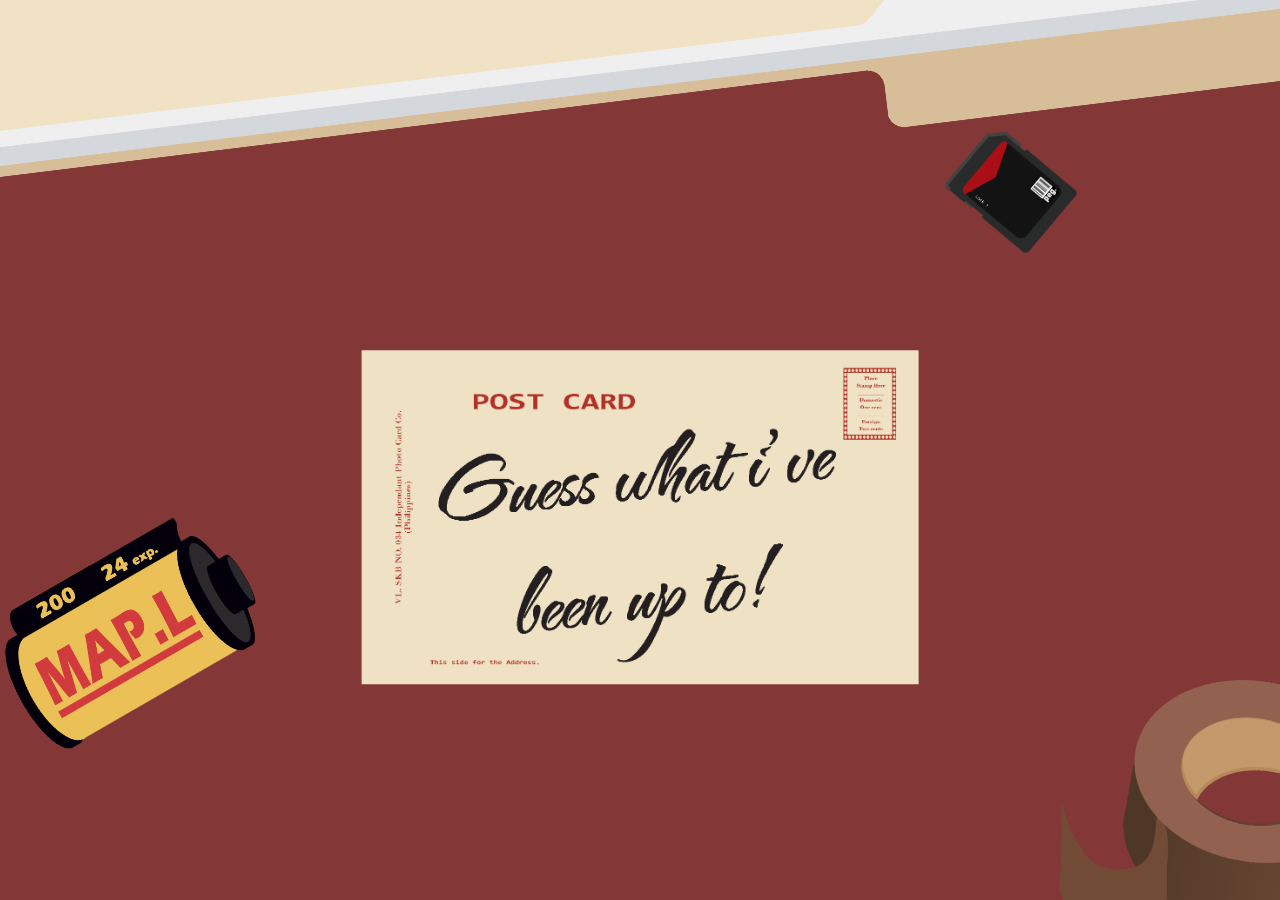
==== Index.html @ d5df9671 "MOVING DAY" ====
<!DOCTYPE html>
<html lang="en">
<head>
  <meta name="viewport" content="width=device-width, initial-scale=1.0">
  <title>My Portfolio</title>
  <link rel="stylesheet" href="style.css">
  <link rel="icon" type="image/x-icon" href="images/LOGO.png">
</head>


<body>
  <div class="container">
  <a href="About.html">
      <div class="letter"></div>
  </a>
      <div class="FOLDER"></div>
      <div class="SD"></div>
      <div class="FILM"></div>
      <div class="TAPE"></div>
</body>

</div>

</html>
---- style.css ----
/* General Styling */
body{
  background-color:#833737 ;
  font-family: "ByteBounce";
}

@font-face {
  font-family: ByteBounce;
  src: url(fonts/ByteBounce.ttf);
}

/* NAVIGATION */
ul {
  list-style-type: none;
}

a {
  display: inline-block;
  text-decoration: none;
  font-size: 3.5em;
  color: black;
  text-align: center;
}

a.PAGE{
color: #d65442;
}


a:hover{
  color: #d65442;
  cursor: grab;
}

nav{
  text-align: center;
  line-height: 250%;
}

.NAV_TEXT{
  position: fixed;
  bottom: 11%;
  left: -6%;
  width: 30%;
  height: 30%;
  transform: rotate(-10deg);
  z-index: 1;
}

.LETTER_MENU {
  background-image: url("images/OPEN_LETTER.png");
  position: fixed;
  bottom: 20%;
  left: -20%;
  width: 60%;
  height: 60%;
  transform: rotate(-10deg);
  background-size: contain;
  background-repeat: no-repeat;
  background-position: center;
  z-index: 1;
}

.FOLDER_BG{
  background-image: url("images/FOLDER.png");
  position: fixed;
  top: -40%;
  left: -65%;
  transform: rotate(-70deg);
  width: 100%;
  height: 100%;
  background-size: contain;
  background-repeat: no-repeat;
  background-position: center;
}

.FILM_BG{
  background-image: url("images/FILM.png");
  position: fixed;
  top: 34%;
  left: 3%;
  transform: rotate(10deg);
  width: 20%;
  height: 20%;
  background-size: contain;
  background-repeat: no-repeat;
  background-position: center;
}

.SD_BG{
  background-image: url("images/SD.png");
  position: fixed;
  top: 15%;
  left: 10%;
  transform: rotate(60deg);
  width: 12%;
  height: 12%;
  background-size: contain;
  background-repeat: no-repeat;
  background-position: center;
}



/* Home */
.letter {
  background-image: url("images/LETTER_BACK.png");
  position: fixed;
  top: 57.5%;
  left: 50%;
  transform: translate(-50%, -50%);
  width: 43.5%;
  height: 43.5%;
  background-size: contain;
  background-repeat: no-repeat;
  background-position: center;
}

.letter:hover {
  background-image: url("images/LETTER_FRONT.png");
  position: fixed;
  top: 54.5%;
  left: 50%;
  transform: translate(-50%, -50%);
  width: 50%;
  height: 50%;
  background-size: contain;
  background-repeat: no-repeat;
  background-position: center;
}

.SD{
  background-image: url("images/SD.png");
  position: fixed;
  top: 15%;
  left: 73%;
  transform: rotate(-50deg);
  width: 12%;
  height: 12%;
  background-size: contain;
  background-repeat: no-repeat;
  background-position: center;
}

.FILM{
  background-image: url("images/FILM.png");
  position: fixed;
  top: 60%;
  right: 80%;
  transform: rotate(-30deg);
  width: 20%;
  height: 20%;
  background-size: contain;
  background-repeat: no-repeat;
  background-position: center;
  z-index: 1;
}

.TAPE{
  background-image: url("images/TAPE.png");
  position: fixed;
  top: 75%;
  left: 80%;
  transform: rotate(10deg);
  width: 30%;
  height: 30%;
  background-size: contain;
  background-repeat: no-repeat;
  background-position: center;
}

.FOLDER{
  background-image: url("images/FOLDERSHORT.png");
  position: fixed;
  align-items: center;
  bottom: 40%;
  left: -10%;
  transform: rotate(-7deg);
  width: 120%;
  height: 120%;
  background-size: contain;
  background-repeat: no-repeat;
  background-position: center;
}





/* About */
.container {
  width: 100%;
  height: 100%;
  
}


.me{
  background-image: url("images/ME.png") ;
  top: -1%;  
  right: 5%;
  position: absolute;
  width: 90%;
  height: 100%;
  background-size: contain;
  background-repeat: no-repeat;
  background-position: center;
  z-index: 1;
}


section.ME{
  background-color: #f3eee9;
  position: absolute;
  top: 15%;  
  right: 3%;
  border-radius: 0.25em;
  display: inline-block;
  padding: 5%;
  padding-top: 1%;
  font-size: 40px;
  line-height: 40px;
  width: 55%;
  height: 60%;
  margin: 1%;

}

.selfie{
  background-image: url("images/selfie.png") ;
  top: 105%;  
  right: 70%;
  position: absolute;
  width: 50%;
  height: 50%;
  background-size: contain;
  background-repeat: no-repeat;
  background-position: center;
  z-index: 1;
}

section.ABOUT{
  background-color: #f3eee9;
  position: absolute;
  top: 20%;  
  right: 3%;
  border-radius: 0.25em;
  display: inline-block;
  padding-top: 60%;
  padding: 5%;
  font-size: 40px;
  line-height: 40px;
  margin: 1%;
  margin-top: 40%;
  width: 55%;
  height: 60%
}

.p{
  color: black;
}




/* Contact Info */
.contact-form{
  width: 600px;
  border-radius: 10px;

}

.btn {
  padding: 10px 40px;
  border-radius: 6px;
  font-family: "ByteBounce";
  font-size: 30px;
}

.btn:hover {
  background-color:  #f8ce65;
  color: #d82a2d;
}

textarea, input {
  padding: 10px 10px;
  border-radius: 6px;
  outline: none;
  width: 500px;
  text-align: left;
  border: #1d1817;
  border-style:ridge;
  font-family:monospace;
  font-size: 20px;
}

input {
  height: 25px;
}

input:hover , textarea:hover{
border: #d65442;
border-style: solid;
color: #d65442;
}

textarea {
  height: 240px;
}

form {
  font-size: 40px;
  line-height: 33px;
}

.CONTACT {
  background-color: #f3eee9;
  position: fixed;
  top: 4%;  
  right: 5%;
  border-radius: 10px;
  display: inline-block;
  padding: 80px;
  font-size: 40px;
  line-height: 40px;
  overflow-x: hidden;
  margin: 20px;
  width: 800px;
}





/* Socials */

.SOCIALS {
  position: fixed;
  top: 15%;
  left: 82%;
}

.social-nav {
  display: flex;
  position: absolute;
  top: 50%;
  left: 50%;
  transform: translate(-50%, -50%);
}

.social-nav li.nav {
  list-style: none;
}

.social-nav li a {
  width: 50px;
  height: 50px;
  background-color: #ffffff;
  font-size: 35px;
  align-items: center;
  justify-content: center;
  font-size: 25px;
  margin: 0 10px;
  display: flex;
  border-radius: 50%;
  position: relative;
  overflow: hidden;
  border: 3px solid #fff;
}





/* Icon */
.social-nav li a .icon {
  position: relative;
  color: #262626;
  transition: .5s;
  z-index: 3;
}

.social-nav li a:hover .icon {
  color: #fff;
  transform: rotateY(360deg);
}


.social-nav li a::before {
  content: "";
  position: absolute;
  top: 100%;
  left: 0;
  width: 100%;
  height: 100%;
  background: #d65442;
  transition: .5s;
  z-index: 2;
}

.social-nav li a:hover::before {
  top: 0;
}

ul li:nth-child(1) a:before{
  background: #f8ce65;
}

ul li:nth-child(2) a:before{
  background: #d65442;
}

ul li:nth-child(3) a:before {
  background: #833737;
}

ul li:nth-child(4) a:before {
  background:  #262626;
}







/* Portfolio */

.TITLE{
  position: absolute;
  font-size: 120px;
  top: 4%;
  left: 63%;
  transform: translateX(-50%);
  color: #f8ce65;
}

section.PORTFOLIO{
  background-color: #f3eee9;
  position: absolute;
  top: 15%;  
  right: 3%;
  border-radius: 10px;
  display: inline-block;
  padding: 80px;
  font-size: 40px;
  line-height: 40px;
  margin: 20px;
  width: 1090px;
  height: 2900px;
}

.SOD{
  position: absolute;
  top: 15%;
  left: 5%;
}

.SOD_ART{
  background-image: url("images/SOD_ART.png");
  position: absolute;
  width: 477.5px;
  height: 526.75px; 
  background-size: cover;
  top: 2%;
  left: 55%;
}

mark.PORT{
 font-size: 70px;
 background-color: #f3eee9;
}





/* Maharlika */

.MAHARLIKA{
  position: absolute;
  top: 20%;
  left: 6.5%;
}

.MAHARLIKA_IMG{
  background-image: url("images/MAHARLIKA.png");
  position: absolute;
  width: 1025.6px;
  height: 698px;
  background-size: cover;
  top: 23%;
  left: 9%;
}

.MAHA{
  position: absolute;
  top: 35.25%;
  left: 34.5%;
}

.MAHAR{
  position: absolute;
  top: 46%;
  left: 39%;
}





/* Taskly */

.TASKLY{
  position: absolute;
  top: 50%;
  left: 6.5%;
}

.TASKLY_IMG{
  background-image: url("images/TASKLY.png");
  position: absolute;
  width: 1144px;
  height: 639px;
  background-size: cover;
  top: 52%;
  left: 5%;
}





/* Record Store */

.RECORD{
  position: absolute;
  top: 75%;
  left: 6.5%;
}

.RECORD_IMG{
  background-image: url("images/RECORD.png");
  position: absolute;
  width: 1144px;
  height: 639px;
  background-size: cover;
  top: 77%;
  left: 5%;
}





/* Page Sizes */
body.HOME{
  height: 2300px;
}

body.PORTFOLIO{
  height: 3300px;
}


body.ABOUT{
  height: 1800px;
}



/* MEDIA STUFFS */
@media (max-width: 768px) {

html {
  overflow-x: hidden;
}

/* HOME 4 PHONE*/
.letter {
  top: 57.5%;
  left: 50%;
  width: 60%;
  height: 60%;
}

.letter:hover {
  top: 54.5%;
  left: 50%;
  width: 60%;
  height: 60%;
}

.SD{
  top: 15%;
  left: 73%;
  width: 10%;
  height: 10%;
}

.FILM{
  top: 60%;
  right: 80%;
  width: 30%;
  height: 30%;
}

.TAPE{
  top: 75%;
  left: 80%;
  width: 30%;
  height: 30%;
}

.FOLDER{
  bottom: 40%;
  left: -10%;
  width: 120%;
  height: 120%;
}


/* NAV 4 PHONE */
a {
  font-size: 3em;
}

.NAV_TEXT{
  bottom: -4.5%;
  left: -3%;
  width: 40%;
  height: 30%;
}

.LETTER_MENU {
  position: fixed;
  bottom: -20%;
  left: -9%;
  width: 60%;
  height: 60%;
}

.FOLDER_BG{
  top: -20%;
  left: -80%;
  width: 120%;
  height: 120%;
}

.FILM_BG{
  top: 80%;
  left: 60%;
  transform: rotate(20deg);
  width: 30%;
  height: 30%;
}

.SD_BG{
  top: 1%;
  left: 90%;
  width: 12%;
  height: 12%;

}

section.ABOUT{
  background-color: #f3eee9;
  position: absolute;
  top: 15%;  
  right: 3%;
  width: 60vh;
  height: 1000px;
}



}
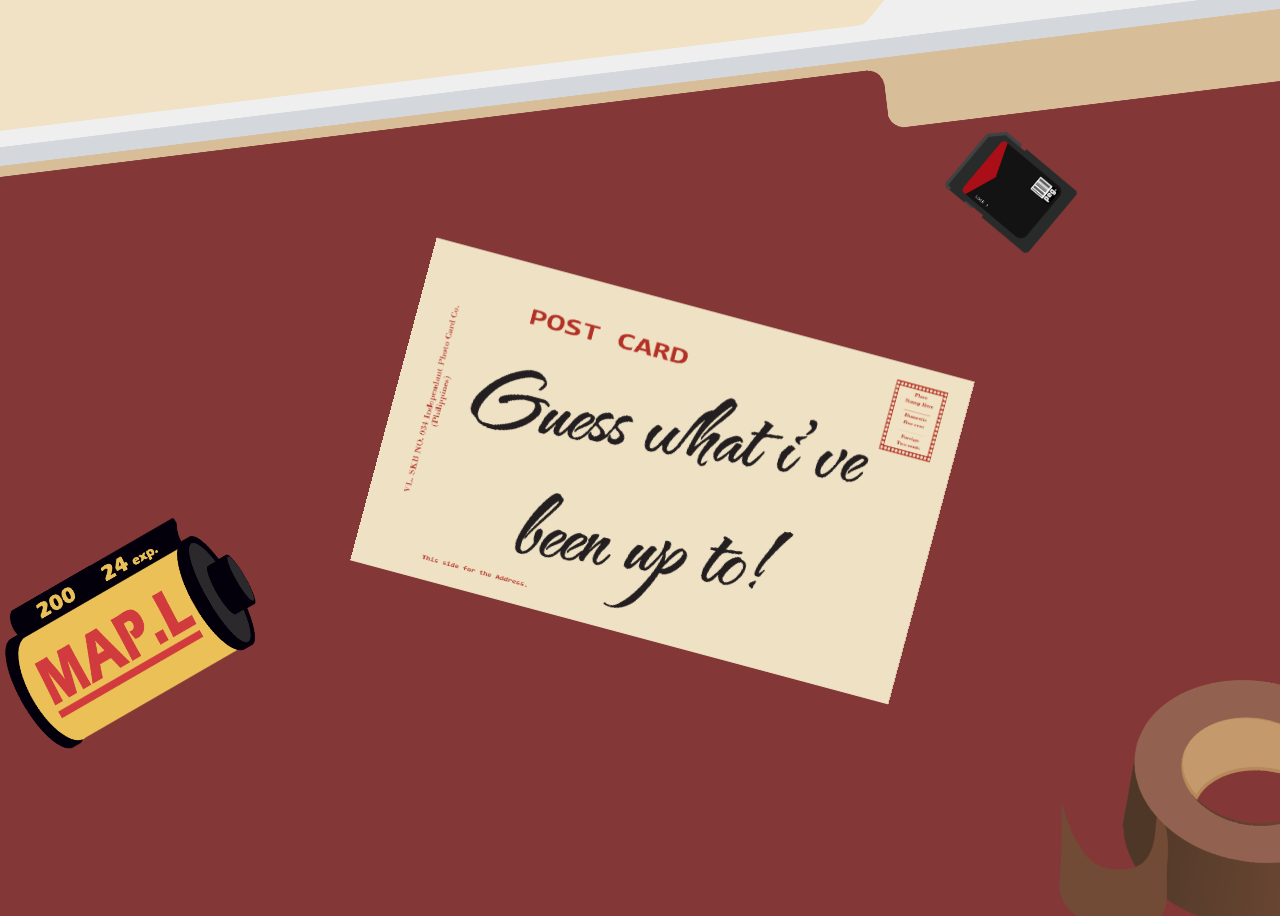
==== commit 49e68418: "fixed menu sizing - fixed menu - testing mobile responsive stuff" ====
--- a/Index.html
+++ b/Index.html
@@ -8,7 +8,7 @@
 </head>
 
 
-<body>
+<body class="WRAPPER">
   <div class="container">
   <a href="About.html">
       <div class="letter"></div>
--- a/style.css
+++ b/style.css
@@ -17,7 +17,6 @@
 a {
   display: inline-block;
   text-decoration: none;
-  font-size: 3.5em;
   color: black;
   text-align: center;
 }
@@ -32,33 +31,38 @@
   cursor: grab;
 }
 
-nav{
-  text-align: center;
-  line-height: 250%;
-}
-
-.NAV_TEXT{
-  position: fixed;
-  bottom: 11%;
-  left: -6%;
-  width: 30%;
-  height: 30%;
+/*wrappers*/
+.MENU_WRAPPER {
+  position: fixed;
+  top: 60%;
+  left: -20%;
+  width: 60vw;
   transform: rotate(-10deg);
-  z-index: 1;
 }
 
 .LETTER_MENU {
   background-image: url("images/OPEN_LETTER.png");
   position: fixed;
-  bottom: 20%;
-  left: -20%;
-  width: 60%;
-  height: 60%;
-  transform: rotate(-10deg);
-  background-size: contain;
-  background-repeat: no-repeat;
-  background-position: center;
-  z-index: 1;
+  top: 30%;
+  left: 25%;
+  width: 50%;
+  aspect-ratio: 1 / 1;
+  transform: rotate(-5deg);
+  background-size: contain;
+  background-repeat: no-repeat;
+  background-position: center;
+}
+
+.NAV_TEXT{
+  position: absolute;
+  left: 8%;
+  padding-top: 3%;
+  width: 80%;
+  font-size: 3vw;
+  line-height: 1;
+  text-align: center;
+  align-items: center;
+  transform: rotate(-5deg);
 }
 
 .FOLDER_BG{
@@ -103,17 +107,20 @@
 
 
 /* Home */
+
 .letter {
   background-image: url("images/LETTER_BACK.png");
   position: fixed;
-  top: 57.5%;
-  left: 50%;
+  top: 30.5%;
+  left: 30%;
   transform: translate(-50%, -50%);
   width: 43.5%;
   height: 43.5%;
   background-size: contain;
   background-repeat: no-repeat;
   background-position: center;
+  transform: rotate(15deg);
+  transition: all 0.8s cubic-bezier(0.68, -0.55, 0.265, 1.55);
 }
 
 .letter:hover {
@@ -189,77 +196,65 @@
 
 /* About */
 .container {
-  width: 100%;
-  height: 100%;
-  
-}
-
-
-.me{
+  width: 100vh;
+  height: 100vh;
+}
+
+
+section.ME{
   background-image: url("images/ME.png") ;
-  top: -1%;  
-  right: 5%;
-  position: absolute;
-  width: 90%;
-  height: 100%;
-  background-size: contain;
-  background-repeat: no-repeat;
-  background-position: center;
-  z-index: 1;
-}
-
-
-section.ME{
   background-color: #f3eee9;
   position: absolute;
   top: 15%;  
   right: 3%;
-  border-radius: 0.25em;
+  transform: rotate(3deg);
   display: inline-block;
   padding: 5%;
   padding-top: 1%;
   font-size: 40px;
   line-height: 40px;
+  margin: 1%;
   width: 55%;
-  height: 60%;
-  margin: 1%;
-
+  height: 50%;
+  background-size: contain;
+  background-repeat: no-repeat;
+  background-position: center;
 }
 
 .selfie{
   background-image: url("images/selfie.png") ;
-  top: 105%;  
-  right: 70%;
-  position: absolute;
-  width: 50%;
-  height: 50%;
+  top: 100%;  
+  right: 46%;
+  position: absolute; 
+  transform: rotate(-3deg);
+  width: 35%;
+  height: 35%;
   background-size: contain;
   background-repeat: no-repeat;
   background-position: center;
   z-index: 1;
 }
 
+
 section.ABOUT{
-  background-color: #f3eee9;
-  position: absolute;
-  top: 20%;  
+  background-image: url("images/ABOUT.png");
+  position: absolute;
+  top: 100%;  
   right: 3%;
   border-radius: 0.25em;
   display: inline-block;
-  padding-top: 60%;
+  transform: rotate(-3deg);
   padding: 5%;
+  padding-top: 1%;
   font-size: 40px;
   line-height: 40px;
   margin: 1%;
-  margin-top: 40%;
   width: 55%;
-  height: 60%
-}
-
-.p{
-  color: black;
-}
-
+  height: 61%;
+  background-size: contain;
+  background-repeat: no-repeat;
+  background-position: center;
+}
 
 
 
@@ -330,8 +325,6 @@
 
 
 
-
-
 /* Socials */
 
 .SOCIALS {
@@ -356,7 +349,6 @@
   width: 50px;
   height: 50px;
   background-color: #ffffff;
-  font-size: 35px;
   align-items: center;
   justify-content: center;
   font-size: 25px;
@@ -377,7 +369,6 @@
   position: relative;
   color: #262626;
   transition: .5s;
-  z-index: 3;
 }
 
 .social-nav li a:hover .icon {
@@ -395,7 +386,6 @@
   height: 100%;
   background: #d65442;
   transition: .5s;
-  z-index: 2;
 }
 
 .social-nav li a:hover::before {
@@ -562,7 +552,6 @@
   height: 3300px;
 }
 
-
 body.ABOUT{
   height: 1800px;
 }
@@ -578,8 +567,8 @@
 
 /* HOME 4 PHONE*/
 .letter {
-  top: 57.5%;
-  left: 50%;
+  top: 20.5%;
+  left: 30%;
   width: 60%;
   height: 60%;
 }
@@ -619,59 +608,39 @@
   height: 120%;
 }
 
-
-/* NAV 4 PHONE */
-a {
-  font-size: 3em;
-}
+.MENU_WRAPPER {
+  position: fixed;
+  top: 60%;
+  left: -10%;
+  width: 60vw;
+  transform: rotate(-10deg);
+  z-index: 9999;
+}
+
 
 .NAV_TEXT{
-  bottom: -4.5%;
-  left: -3%;
-  width: 40%;
-  height: 30%;
-}
-
-.LETTER_MENU {
-  position: fixed;
-  bottom: -20%;
-  left: -9%;
-  width: 60%;
-  height: 60%;
-}
-
-.FOLDER_BG{
-  top: -20%;
-  left: -80%;
-  width: 120%;
-  height: 120%;
-}
-
-.FILM_BG{
-  top: 80%;
-  left: 60%;
-  transform: rotate(20deg);
-  width: 30%;
-  height: 30%;
-}
-
-.SD_BG{
-  top: 1%;
-  left: 90%;
-  width: 12%;
-  height: 12%;
-
-}
+  left: 5%;
+}
+
+section.ME{
+  width: 55%;
+  height: 20%;
+}
+
+.selfie{
+  top: 44%;  
+  right: 55%;
+  width: 20%;
+  height: 20%;
+}
+
 
 section.ABOUT{
-  background-color: #f3eee9;
-  position: absolute;
-  top: 15%;  
+  top: 30%;  
   right: 3%;
-  width: 60vh;
-  height: 1000px;
-}
-
-
+  margin: 1%;
+  width: 55%;
+  height: 61%;
+}
 
 }
